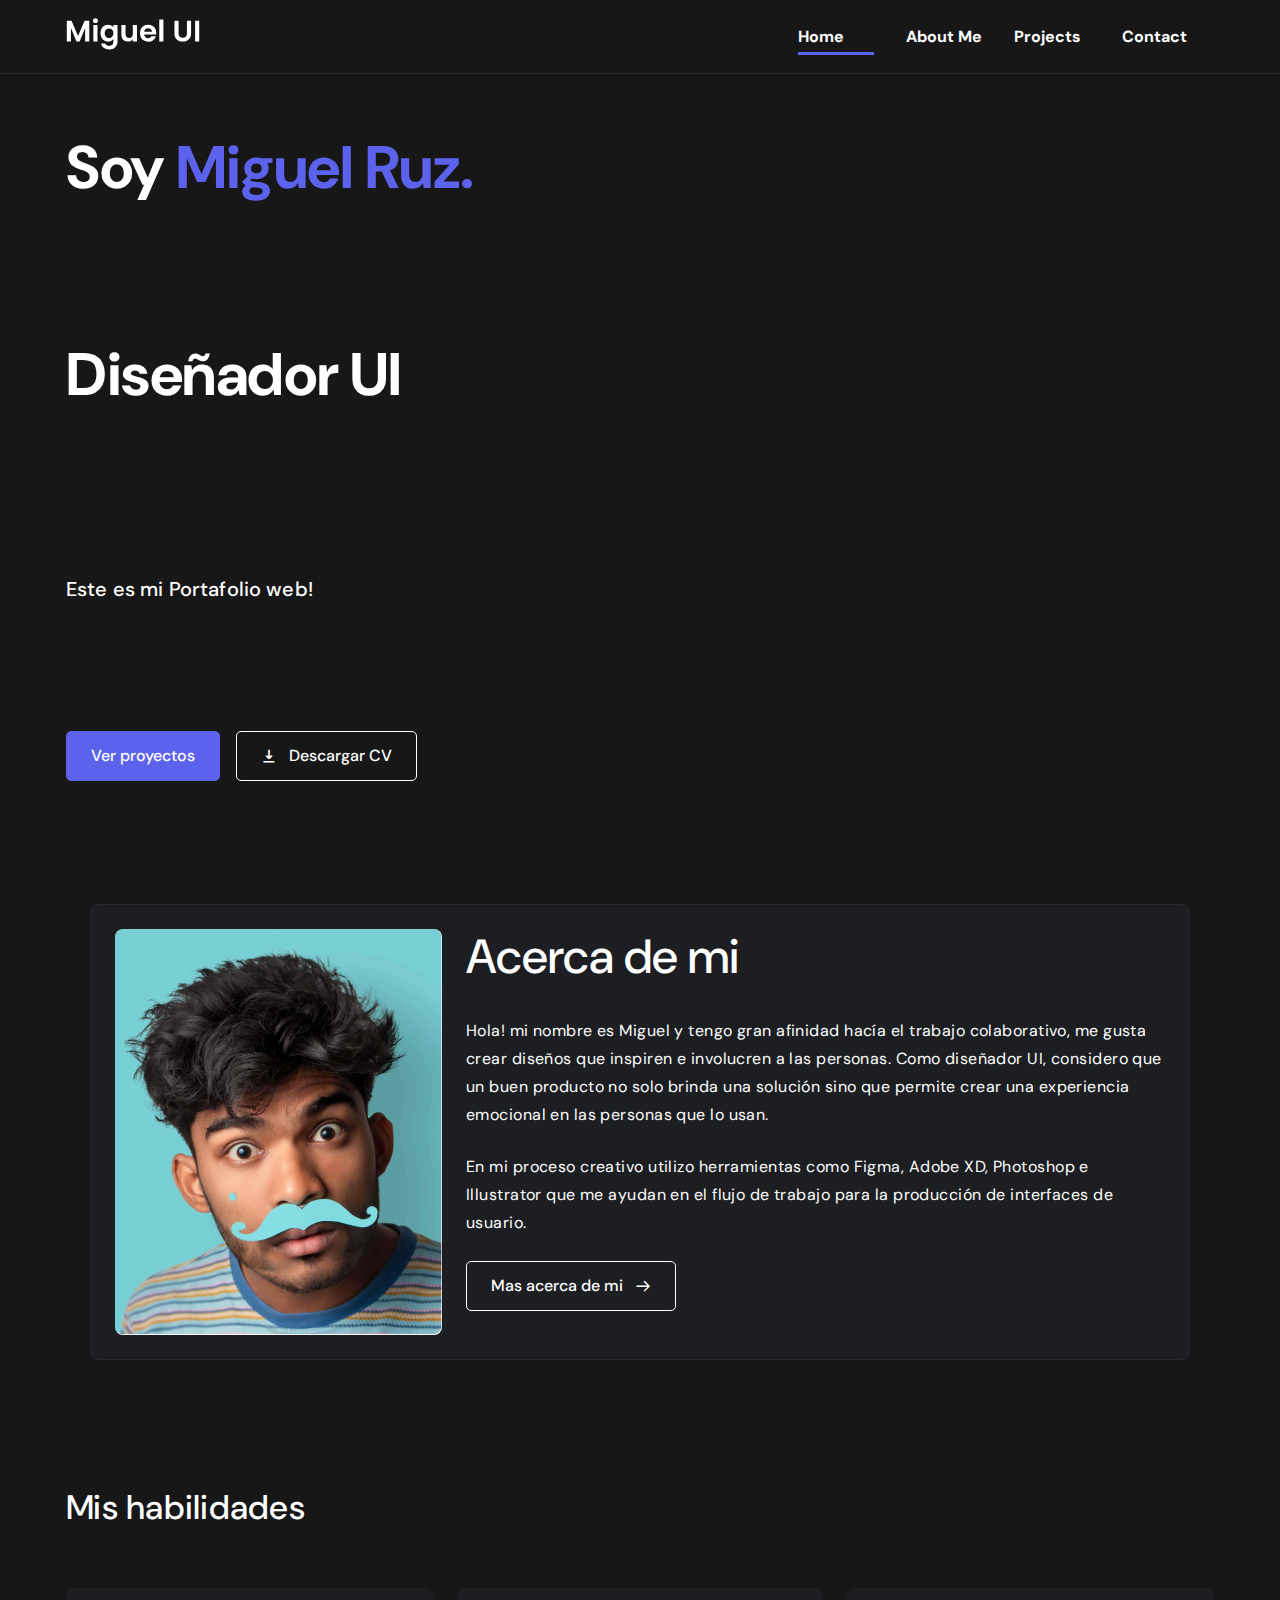
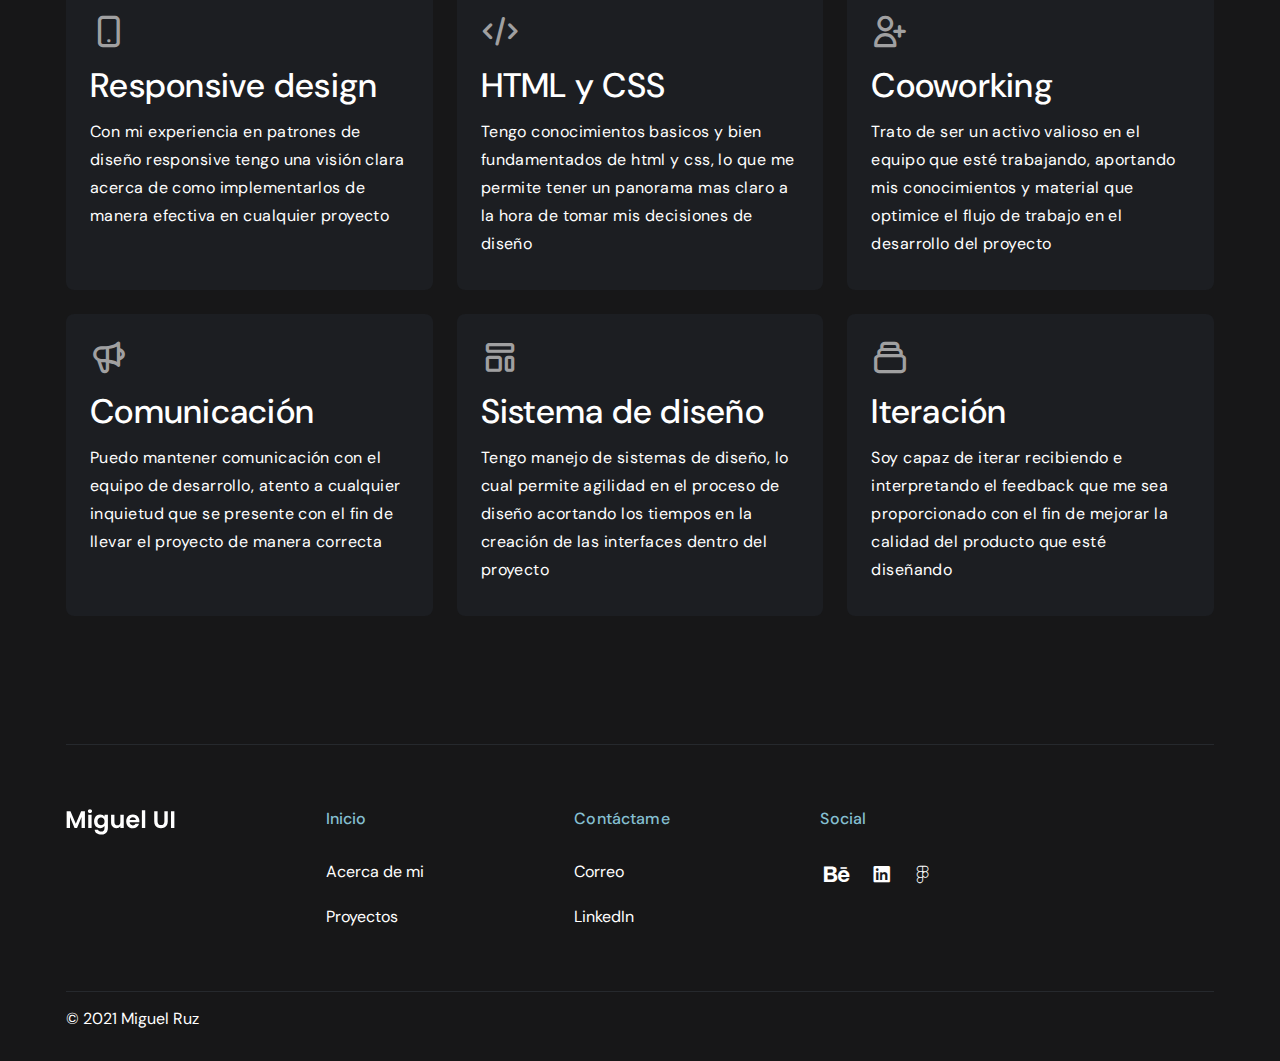
==== test.html @ 0496bf6c "promejutoshnaj verstka" ====
<!DOCTYPE html>
<html lang="en">
    <head>
        <meta charset="UTF-8">
        <meta http-equiv="X-UA-Compatible" content="IE=edge">
        <meta name="viewport" content="width=device-width, initial-scale=1.0">
        <title>Document</title>
    
        <!-- Favicons -->
        <link rel="apple-touch-icon" sizes="180x180" href="./favicon/apple-touch-icon.png">
        <link rel="icon" type="image/png" sizes="32x32" href="./favicon/favicon-32x32.png">
        <link rel="icon" type="image/png" sizes="16x16" href="./favicon/favicon-16x16.png">
        <link rel="manifest" href="./favicon/site.webmanifest">
    
        <link rel="stylesheet" href="./icomoon/style.css">
        <link rel="preconnect" href="https://fonts.googleapis.com">
        <link rel="preconnect" href="https://fonts.gstatic.com" crossorigin>
        <link href="https://fonts.googleapis.com/css2?family=DM+Sans:wght@400;500;700&display=swap" rel="stylesheet">
        <link rel="stylesheet" href="./css/typo.css">
        <link rel="stylesheet" href="./stele.css">
    </head>
    
<body>

    <header class="header">
        <div class="container header-content">
            <a href="#" class="logo">
                <img src="./images/logo.svg" alt="Miguel UI">
            </a>
            <div class="menu ">
                <a href="#" class="active">Home</a>
                <a href="#">About Me</a>
                <a href="#">Projects</a>
                <a href="#">Contact</a>
                <div></div>
            </div>
            
            <button class="menu-burger">
                <i class="icon-burger"></i>
                <i class="icon-close"></i>
            </button>
        </div>
        <div class="separator"></div>
    </header>
    <section class="hero container">
        <h1>
            Soy <a href="#">Miguel Ruz.</a>
        </h1>
        <h2 class="h1">
            Diseñador UI
        </h2>
        <h5>Este es mi Portafolio web!</h5>
        <div class="hero-buttons">
            <a href="#" class="btn btn-primario">
                Ver proyectos
            </a>
            <a href="#" class="btn">
                <i class="icon-download"></i>
                Descargar CV
            </a>
        </div>
    </section>

    <section class="about container">
        <div class="about-content">
            <img src="./images/imagen-personal.jpg" alt="Miguel">
            <div>
                <h2>Acerca de mi</h2>
                <p class="body-1">
                    Hola! mi nombre es Miguel y tengo gran afinidad hacía el trabajo colaborativo, me gusta crear diseños que inspiren e involucren a las personas. Como diseñador UI, considero que un buen producto no solo brinda una solución sino que permite crear una experiencia emocional en las personas que lo usan.
                </p>
                <p class="body-1">
                    En mi proceso creativo utilizo herramientas como Figma, Adobe XD, Photoshop e Illustrator que me ayudan en el flujo de trabajo para la producción de interfaces de usuario.
                </p>
                <a href="#" class="btn">
                    Mas acerca de mi
                    <i class="icon-arrow-right"></i>
                </a>
            </div>
        </div>
    </section>

    <section class="skills container">
        <div class="skills-content">
            <h3>
                Mis habilidades
            </h3>
            <div class="skills-grid">
                <div class="skills-item">
                    <i class="icon-device-mobile"></i>
                    <h3>Responsive design</h3>
                    <p class="body-1">
                        Con mi experiencia en patrones de diseño responsive tengo una visión clara acerca de como implementarlos de manera efectiva en cualquier proyecto
                    </p>
                </div>
                <div class="skills-item">
                    <i class="icon-code"></i>
                    <h3>HTML y CSS</h3>
                    <p class="body-1">
                        Tengo conocimientos basicos y bien fundamentados de html y css, lo que me permite tener un panorama mas claro a la hora de tomar mis decisiones de diseño
                    </p>
                </div>
                <div class="skills-item">
                    <i class="icon-user-add"></i>
                    <h3>Cooworking</h3>
                    <p class="body-1">
                        Trato de ser un activo valioso en el equipo que esté trabajando, aportando mis conocimientos y material que optimice el flujo de trabajo en el desarrollo del proyecto 
                    </p>
                </div>
                <div class="skills-item">
                    <i class="icon-speakerphone"></i>
                    <h3>Comunicación</h3>
                    <p class="body-1">
                        Puedo mantener comunicación  con el equipo de desarrollo, atento a cualquier inquietud que se presente con el fin de llevar el proyecto de manera correcta 
                    </p>
                </div>
                <div class="skills-item">
                    <i class="icon-template"></i>
                    <h3>Sistema de diseño</h3>
                    <p class="body-1">
                        Tengo manejo de sistemas de diseño, lo cual permite agilidad en el proceso de diseño acortando los tiempos en la creación de las interfaces dentro del proyecto
                    </p>
                </div>
                <div class="skills-item">
                    <i class="icon-collection"></i>
                    <h3>Iteración</h3>
                    <p class="body-1">
                        Soy capaz de iterar recibiendo e interpretando el feedback que me sea proporcionado con el fin de mejorar la calidad del producto que esté diseñando
                    </p>
                </div>
            </div>
        </div>
    </section>

    <footer class="footer">
        <div class="container">
            <div class="separator"></div>
            <div class="footer-menu">
                <a href="#" class="logo">
                    <img src="./images/logo.svg" alt="Miguel UI">
                </a>
                <div class="footer-menu__block">
                    <h4 class="subtitle-1">
                        Inicio
                    </h4>
                    <a href="#">
                        Acerca de mi
                    </a>
                    <a href="#">
                        Proyectos
                    </a>
                </div>
                <div class="footer-menu__block">
                    <h4 class="subtitle-1">
                        Contáctame
                    </h4>
                    <a href="#">
                        Correo
                    </a>
                    <a href="#">
                        LinkedIn
                    </a>
                </div>
                <div class="footer-menu__block">
                    <h4 class="subtitle-1">
                        Social
                    </h4>
                    <div class="social">
                        <a href="#">
                            <i class="icon-behance"></i>
                        </a>
                        <a href="#">
                            <i class="icon-linkedin"></i>
                        </a>
                        <a href="#">
                            <i class="icon-figma"></i>
                        </a>
                    </div>
                </div>
                <div class="footer-menu__block empty"></div>
            </div>            
        </div>
        <div class="container">
            <div class="separator"></div>
            <div class="footer-copyright">
                &copy; 2021 Miguel Ruz
            </div>
        </div>
    </footer>



    <script>
        const burger = document.querySelector('.menu-burger')
        const menu = document.querySelector('.menu')
        burger.addEventListener('click', () => {
            burger.classList.toggle('open')
            menu.classList.toggle('open')
        })
    </script>






</body>
</html>
---- icomoon/style.css ----
@font-face {
  font-family: 'icomoon';
  src:  url('fonts/icomoon.eot?iyfmuq');
  src:  url('fonts/icomoon.eot?iyfmuq#iefix') format('embedded-opentype'),
    url('fonts/icomoon.ttf?iyfmuq') format('truetype'),
    url('fonts/icomoon.woff?iyfmuq') format('woff'),
    url('fonts/icomoon.svg?iyfmuq#icomoon') format('svg');
  font-weight: normal;
  font-style: normal;
  font-display: block;
}

[class^="icon-"], [class*=" icon-"] {
  /* use !important to prevent issues with browser extensions that change fonts */
  font-family: 'icomoon' !important;
  speak: never;
  font-style: normal;
  font-weight: normal;
  font-variant: normal;
  text-transform: none;
  line-height: 1;

  /* Better Font Rendering =========== */
  -webkit-font-smoothing: antialiased;
  -moz-osx-font-smoothing: grayscale;
}

.icon-arrow-right:before {
  content: "\e900";
}
.icon-behance:before {
  content: "\e901";
}
.icon-burger:before {
  content: "\e902";
}
.icon-close:before {
  content: "\e903";
}
.icon-code:before {
  content: "\e904";
}
.icon-collection:before {
  content: "\e905";
}
.icon-device-mobile:before {
  content: "\e906";
}
.icon-download:before {
  content: "\e907";
}
.icon-figma:before {
  content: "\e908";
}
.icon-linkedin:before {
  content: "\e909";
}
.icon-speakerphone:before {
  content: "\e90a";
}
.icon-template:before {
  content: "\e90b";
}
.icon-user-add:before {
  content: "\e90c";
}
---- css/typo.css ----
/* TYPOGRAPHY */

h1, .h1 {
    font-size: 3.75rem;
    line-height: 4.5rem;
    letter-spacing: -.5px;
    margin-bottom: 1.25rem;
    font-weight: 700;
}

h2, .h2 {
    font-size: 3rem;
    line-height: 3.5rem;
    margin-bottom: 1rem;
}

h3, .h3 {
    font-size: 2.125rem;
    line-height: 2.5rem;
    letter-spacing: .25px;
    margin-bottom: .75rem;
}

h4, .h4 {
    font-size: 1.5rem;
    line-height: 2rem;
    margin-bottom: .5rem;
}

h5, .h5 {
    font-size: 1.25rem;
    line-height: 1.5rem;
    margin-bottom: .5rem;
    letter-spacing: .15px;
}

.subtitle-1 {
    letter-spacing: .15px;
    font-size: 1rem;
    line-height: 1.25rem;
    margin-bottom: .5rem;
}

.subtitle-2 {
    letter-spacing: .1px;
    font-size: .825rem;
    line-height: 1.5rem;
    margin-bottom: .5rem;
}

h2, h3, h5, .subtitle-1, .subtitle-2, .btn {
    font-weight: 500;
}

.body-1 {
    font-size: 1rem;
    line-height: 1.75rem;
    margin-bottom: .5rem;
    letter-spacing: .44px;
}

.body-2 {
    font-size: .825rem;
    line-height: 1.25rem;
    margin-bottom: .5rem;
    letter-spacing: .25px;
}

.btn {
    font-size: 1rem;
    line-height: 1rem;
    margin-bottom: .5rem;
    font-family: inherit;
}

.caption {
    font-size: .75rem;
    line-height: 1rem;
    margin-bottom: .5rem;
    letter-spacing: .4px;
}

.overline {
    font-size: .625rem;
    line-height: 1rem;
    margin-bottom: .5rem;
    letter-spacing: 1.5px;
}

.badge {
    font-size: .5rem;
    margin-bottom: .5rem;
}

@media screen and (max-width:768px) {
    h1, .h1 {
        font-size: 2.125rem;
        line-height: 2.5rem;
        letter-spacing: .25px;
        margin-bottom: .75rem;
    }
    h2, .h2 {
        font-size: 1.5rem;
        line-height: 2rem;
        margin-bottom: .5rem;
    }
    h3, .h3 {
        font-size: 1.25rem;
        line-height: 1.5rem;
        margin-bottom: .5rem;
        letter-spacing: .15px;
    }
    h5, .h5 {
        letter-spacing: .15px;
        font-size: 1rem;
        line-height: 1.25rem;
        margin-bottom: .5rem;
    }
}
---- stele.css ----
:root {
    font-family: 'DM Sans', sans-serif;
    font-size: 16px;
    font-weight: 400;
    --primario: #5C62EC;
    --hover: #3C40AE;
    --bianco: #FFFFFF;
    --accento: #85BFD1;
    --bordes: #26292D;
    --relenos: #1C1E22;
    --fondo: #171718;
    --gris: #A0A0A1;
}
* {
    box-sizing: border-box;
    margin: 0;
}
body {
    background: var(--fondo);
    color: var(--bianco);
}
.separator {
    width: 100%;
    height: 1px;
    background: var(--bordes);
}

.container {
    width: 100%;
    max-width: 1180px;
    padding: 0 1rem;
    margin: 0 auto;
}
/* @media screen and (min-width: 1600px) {
    .container {
        max-width: 1400px;
    }
} */

a {
    color: var(--primario);
    transition: color .2s ease;
    text-decoration: none;
}
a:hover {
    color: var(--hover);
}

.btn {
    display: inline-flex;
    padding: 1rem 1.5rem;
    background-color: transparent;
    border-radius: 5px;
    border: 1px solid var(--bianco);
    color: var(--bianco);
    text-decoration: none;
    justify-content: center;
    align-items: center;
    column-gap: .75rem;
    cursor: pointer;
    transition: all .25s ease;
}
.btn:focus {
    outline: none;
}
.btn:hover {
    background: var(--bianco);
    color: var(--fondo)
}

.btn-primario {
    border: 1px solid var(--primario);
    background: var(--primario);
}
.btn-primario:hover {
    background: var(--hover);
    color: var(--bianco);
}

/* HEADER */
.header {
    position: sticky;
    top: 0;
    background: var(--fondo);
}
.header .header-content {
    padding: 1.125rem 1rem;
    display: grid;
    grid-template-columns: repeat(6, 1fr);
    /* justify-self: end;
    align-self: center; */
    
    /* align-items: center; */
    /* justify-content: space-between; */
}

.header .header-content .logo {
    display: grid;
    grid-column:1;
}

.header .header-content .logo img {
    height: 2rem;
}

.header .header-content .menu {
    display: grid;
    grid-template-columns: repeat(4, 1fr);
    grid-column:7;
    place-self: center;
    /* justify-self: center;
     
    /* justify-content: space-evenly; */
     
    /* row-gap: 1.5rem; */
    position: fixed;
    /* z-index: 90; */
    /* width: 100%; */
    /* height: calc(100vh - 4.25rem - 2px); */
    /* left: 0; */
    /* top: calc(4.25rem + 2px); */
    background: var(--fondo);
    transition: .5s ease;
    opacity: 0;
    transform: translateX(100%);
    /* padding-top: 1.5rem; */
}
.header .header-content .menu.open {
    opacity: 1;
    transform: translateX(0);
}

.header .header-content .menu a {
    font-weight: 700;
    color: var(--bianco);
    display: block;
    padding: .5rem 1rem;
    text-decoration: none;
    position: relative;
}
.header .header-content .menu a::after {
    content: '';
    display: block;
    position: absolute;
    width: calc(100% - 2rem);
    height: 3px;
    left: 1rem;
    margin-top: 5px;
    background-color: var(--primario);
    transition: .2s ease;
    opacity: 0;
    transform: scaleX(0);
}
.header .header-content .menu a:hover::after,
.header .header-content .menu a.active::after
{
    opacity: 1;
    transform: scaleX(1);
}

.header .header-content .menu-burger {
    display: grid;
    grid-column:7;
    background: none;
    border: 0;
    outline: 0;
    color: var(--bianco);
    font-size: 1.75rem;
    cursor: pointer;
}
.header .header-content .menu-burger .icon-burger {
    display: block;

}
.header .header-content .menu-burger .icon-close {
    display: none;
}
.header .header-content .menu-burger.open .icon-close {
    display: block;
}
.header .header-content .menu-burger.open .icon-burger {
    display: none;
}

@media screen and (min-width: 768px) {
    .header .header-content .menu-burger {
        display: none;
    }
    .header .header-content .menu {
        position: static;
        height: auto;
        width: auto;
        transform: none;
        opacity: 1;
        flex-direction: column;
        padding-top: 0;
    }
}


/* HERO SECTION */
.hero {
    display: grid;
    grid-template-rows:repeat(4, 1fr);
    grid-template-columns:2rem;
    /* flex-direction: column; */
    justify-content: center;
    align-items: center;
    height: calc(100vh - 4.25rem - 2px);
}
.hero.container {
    display: grid;
    grid-template-rows:repeat(4, 1fr);
    grid-template-columns:1fr;
    justify-content: center;
    align-items: center;
}
.hero-buttons {
    margin-top: 2rem;
    margin-bottom: 7rem;
    display: flex;
    flex-direction: column;
    row-gap: 1rem;
}
@media screen and (min-width: 768px) {
    .hero-buttons {
        flex-direction: row;
        column-gap: 1rem;
    }
}

/* ABOUT SECTION */
.about {
    margin-bottom: 8rem;
}
.about-content {
    background: var(--relenos);
    border: 1px solid var(--bordes);
    border-radius: .5rem;
    padding: 1.5rem;
    margin: 0;
    display: flex;
    flex-direction: column;
    row-gap: 1.5rem;
}
.about-content img {
    border-radius: .5rem;
    object-fit: cover;
}
.about-content > div {
    display: flex;
    flex-direction: column;
    row-gap: 1rem;
    align-items: flex-start;
}

@media screen and (min-width: 768px) {
    .about-content {
        margin: 0 2rem;
        flex-direction: row;
        column-gap: 1.5rem;
    }
}
@media screen and (min-width: 1024px) {
    .about-content {
        margin: 0 4rem;
    }
}
@media screen and (min-width: 1368px) {
    .about-content {
        margin: 0 6rem;
        column-gap: 2rem;
    }
}


/* SKILLS SECTION */
.skills {
    margin-bottom: 8rem;
}
.skills-content {
    margin: 0;
}
.skills-content > h3 {
    margin-bottom: 3.75rem;
}
.skills-grid {
    display: flex;
    flex-direction: column;
    row-gap: 1.5rem;
}
.skills-item {
    background: var(--relenos);
    padding: 1.5rem;
    border-radius: .5rem;
}
.skills-item i[class^='icon-'] {
    display: block;
    color: var(--gris);
    font-size: 2.375rem;
    margin-bottom: 1rem;
}

@media screen and (min-width: 768px) {
    .skills-grid {
        flex-direction: row;
        flex-wrap: wrap;
        column-gap: 1.5rem;
    }
    .skills-item {
        flex-basis: 45%;
        flex-grow: 1;
    }
}

@media screen and (min-width: 1024px) {
    .about-content {
        margin: 0 1.5rem;
    }
    .skills-item {
        flex-basis: 30%;
        flex-grow: 1;
    }
}


/* FOOTER */

.footer-menu {
    padding: 4rem 0;
    display: flex;
    flex-direction: column;
    row-gap: 2rem;
    justify-content: space-between;
    align-items: center;
    text-align: center;
}
.footer-copyright {
    padding: 1rem 0 2rem;
}

.footer-menu__block {
    display: flex;
    flex-direction: column;
    row-gap: 1.5rem;
}

.footer-menu__block h4 {
    color: var(--accento);
}
.footer-menu__block a {
    color: var(--bianco);
}
.footer-menu__block a:hover {
    color: var(--accento);
}

.footer-menu__block .social {
    font-size: 1.5rem;
    display: flex;
    column-gap: 1rem;
}

.footer-menu__block.empty {
    width: 10vw;
    display: none;
}

@media screen and (min-width: 576px) {
    .footer-menu {
        flex-direction: row;
        align-items: flex-start;
        text-align: left;
    }
}
@media screen and (min-width: 768px) {
    .footer-menu__block.empty {
        display: block;
    }
}
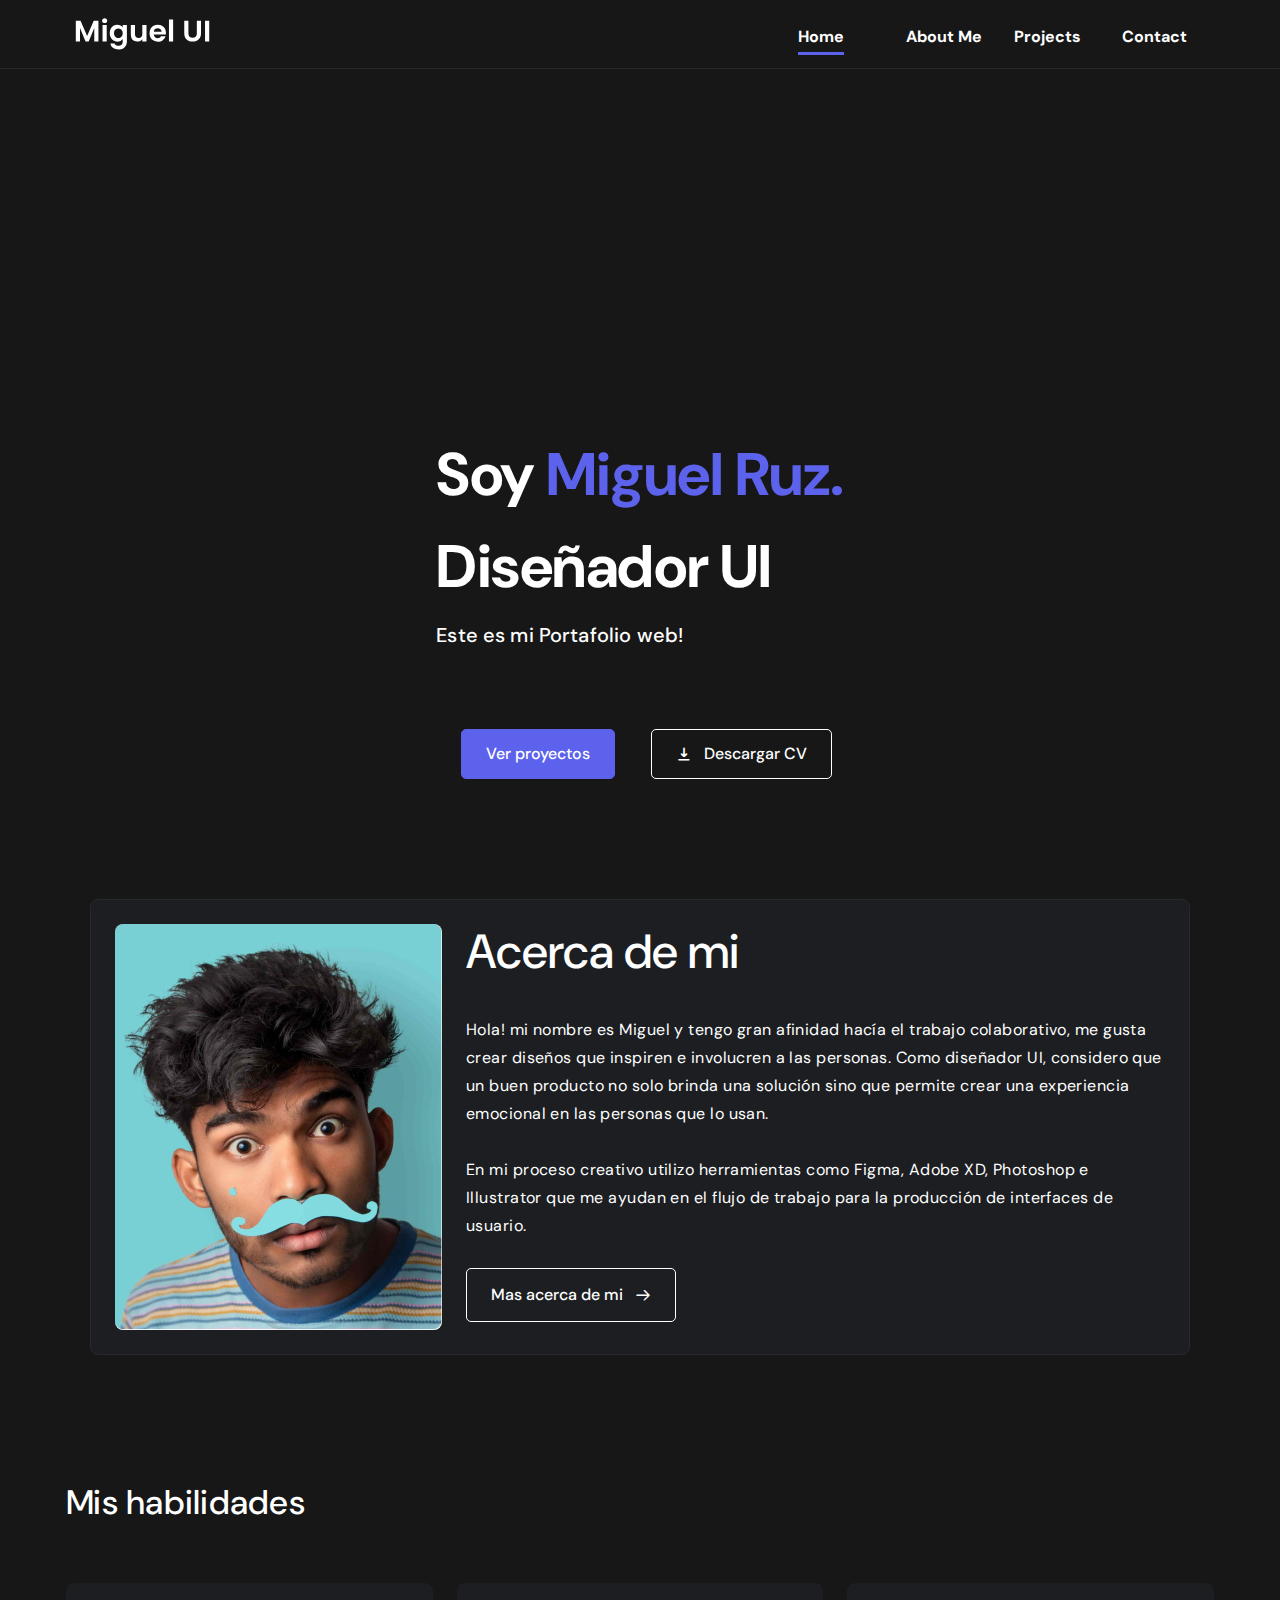
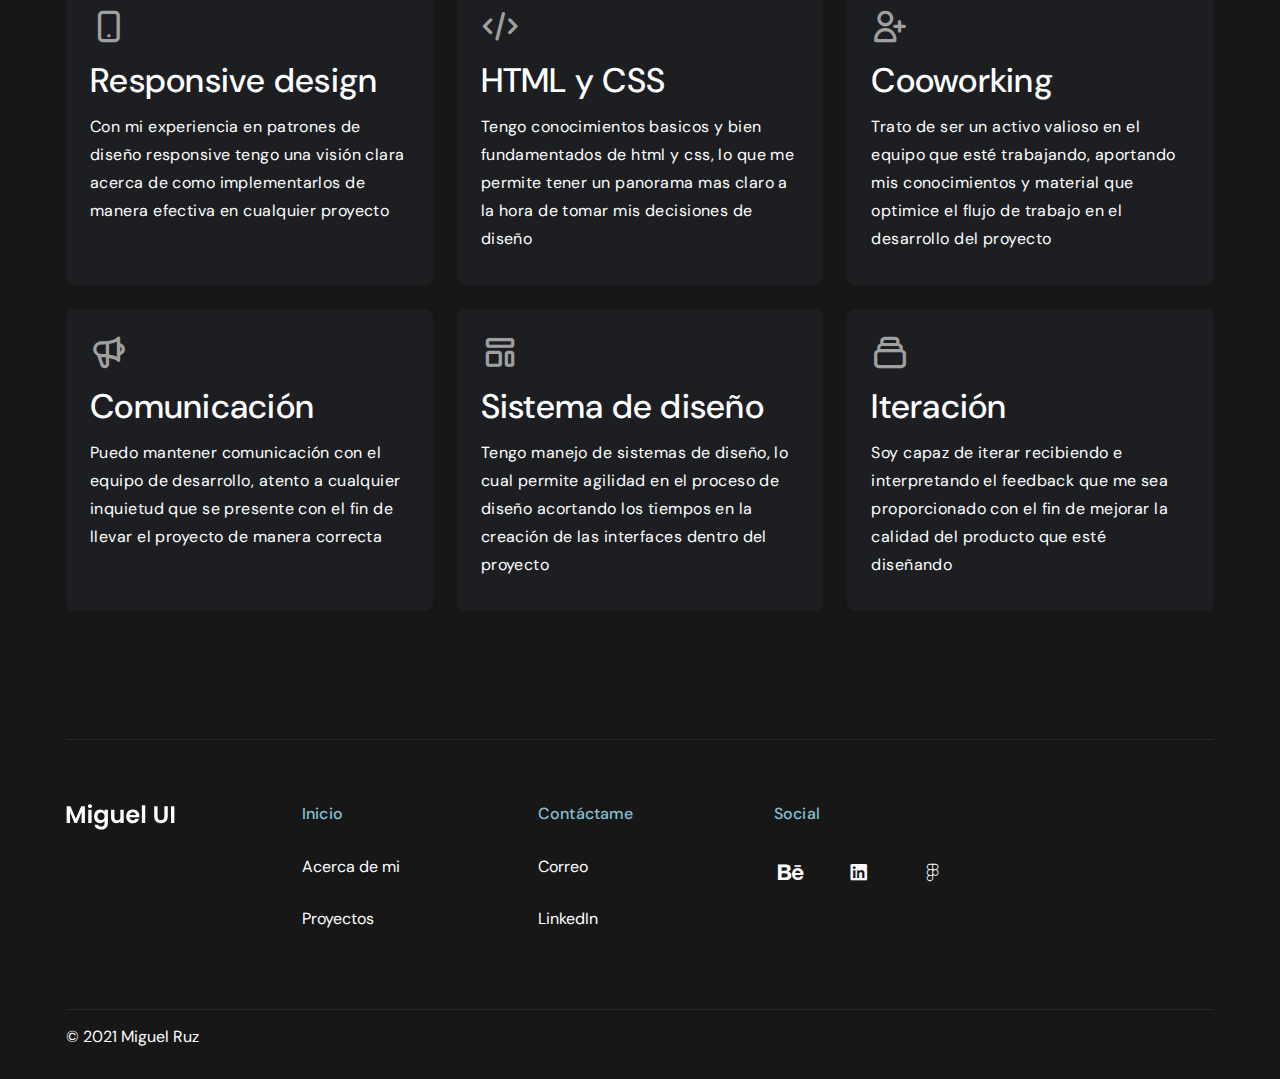
==== commit 0892ba80: "grid test" ====
--- a/test.html
+++ b/test.html
@@ -17,7 +17,7 @@
         <link rel="preconnect" href="https://fonts.gstatic.com" crossorigin>
         <link href="https://fonts.googleapis.com/css2?family=DM+Sans:wght@400;500;700&display=swap" rel="stylesheet">
         <link rel="stylesheet" href="./css/typo.css">
-        <link rel="stylesheet" href="./stele.css">
+        <link rel="stylesheet" href="./css/style.css">
     </head>
     
 <body>
--- a/css/style.css
+++ b/css/style.css
@@ -0,0 +1,408 @@
+:root {
+    font-family: 'DM Sans', sans-serif;
+    font-size: 16px;
+    font-weight: 400;
+    --primario: #5C62EC;
+    --hover: #3C40AE;
+    --bianco: #FFFFFF;
+    --accento: #85BFD1;
+    --bordes: #26292D;
+    --relenos: #1C1E22;
+    --fondo: #171718;
+    --gris: #A0A0A1;
+}
+* {
+    box-sizing: border-box;
+    margin: 0;
+}
+body {
+    background: var(--fondo);
+    color: var(--bianco);
+}
+.separator {
+    width: 100%;
+    height: 1px;
+    background: var(--bordes);
+}
+
+.container {
+    width: 100%;
+    max-width: 1180px;
+    padding: 0 1rem;
+    margin: 0 auto;
+}
+@media screen and (min-width: 1600px) {
+    .container {
+        max-width: 1400px;
+    }
+}
+
+a {
+    color: var(--primario);
+    transition: color .2s ease;
+    text-decoration: none;
+}
+a:hover {
+    color: var(--hover);
+}
+
+.btn {
+    display: inline-flex;
+    padding: 1rem 1.5rem;
+    background-color: transparent;
+    border-radius: 5px;
+    border: 1px solid var(--bianco);
+    color: var(--bianco);
+    text-decoration: none;
+    justify-content: center;
+    align-items: center;
+    column-gap: .75rem;
+    cursor: pointer;
+    transition: all .25s ease;
+}
+.btn:focus {
+    outline: none;
+}
+.btn:hover {
+    background: var(--bianco);
+    color: var(--fondo)
+}
+
+.btn-primario {
+    border: 1px solid var(--primario);
+    background: var(--primario);
+}
+.btn-primario:hover {
+    background: var(--hover);
+    color: var(--bianco);
+}
+
+/* HEADER */
+.header {
+    position: sticky;
+    top: 0;
+    background: var(--fondo);
+}
+.header .header-content {
+    display: grid;
+    grid-template-columns: 1fr 7fr;
+    justify-items: end;
+    padding: 1.125rem 1rem;
+
+    /* 
+    display: flex;
+    align-items: center;
+    justify-content: space-between; */
+}
+
+.header .header-content .logo {
+    display: grid;
+}
+
+.header .header-content .logo img {
+    height: 2rem;
+}
+
+.header .header-content .menu {
+    display: grid;
+    grid-template-rows:repeat(4, 30px);
+    /* flex-direction: column; */
+    row-gap: 1.5rem;
+    justify-items: start;
+    align-items: start;     
+    position: fixed;
+    z-index: 90;
+    width: 100%;
+    height: calc(100vh - 4.25rem - 2px);
+    left: 0;
+    top: calc(4.25rem + 2px);
+    background: var(--fondo);
+    transition: .5s ease;
+    opacity: 0;
+    transform: translateX(100%);
+    padding-top: 1.5rem;
+}
+
+.header .header-content .menu.open {
+    opacity: 1;
+    transform: translateX(0);
+}
+
+.header .header-content .menu a {
+    font-weight: 700;
+    color: var(--bianco);
+    display: block;
+    padding: .5rem 1rem;
+    text-decoration: none;
+    position: relative;
+}
+.header .header-content .menu a::after {
+    content: '';
+    display: block;
+    position: absolute;
+    width: calc(100% - 2rem);
+    height: 3px;
+    left: 1rem;
+    margin-top: 5px;
+    background-color: var(--primario);
+    transition: .2s ease;
+    opacity: 0;
+    transform: scaleX(0);
+}
+.header .header-content .menu a:hover::after,
+.header .header-content .menu a.active::after
+{
+    opacity: 1;
+    transform: scaleX(1);
+}
+
+.header .header-content .menu-burger {
+    background: none;
+    border: 0;
+    outline: 0;
+    color: var(--bianco);
+    font-size: 1.75rem;
+    cursor: pointer;
+}
+.header .header-content .menu-burger .icon-burger {
+    display: block;
+}
+.header .header-content .menu-burger .icon-close {
+    display: none;
+}
+.header .header-content .menu-burger.open .icon-close {
+    display: block;
+}
+.header .header-content .menu-burger.open .icon-burger {
+    display: none;
+}
+
+@media screen and (min-width: 768px) {
+    .header .header-content .menu-burger {
+        display: none;
+    }
+    .header .header-content .menu {
+        display: grid;
+        grid-template-columns: repeat(4, 1fr);
+        justify-content:center;
+        justify-self:end;
+        position: static;
+        height: 2rem;
+        width: auto;
+        transform: none;
+        opacity: 1;
+        /* flex-direction: row; */
+        padding-top: 0;
+    }
+}
+
+
+/* HERO SECTION */
+/* .hero {
+    display: flex;
+    flex-direction: column;
+    justify-content: center;
+    align-items: center;
+    height: calc(100vh - 4.25rem - 2px);
+} */
+
+.hero {
+    display: grid;
+    grid-template-rows: 5fr 1fr 1fr 1fr 1fr;
+    /* grid-row-start: 2; 
+    grid-row-end: 5;        */
+    justify-content:center;
+    align-self:center;
+    height: calc(100vh - 4.25rem - 2px);
+}
+
+.hero > h1 {
+    grid-row-start: 2;
+   
+}
+.hero > h2 {
+    grid-row-start: 3;
+    
+}
+.hero > h5 {
+    grid-row-start: 4;
+}
+.hero-buttons {
+    grid-row-start: 5;
+}
+.hero-buttons {
+    margin-top: 2rem;
+    margin-bottom: 13rem;
+    display: grid;
+    /* flex-direction: column;
+    row-gap: 1rem; */
+}
+@media screen and (min-width: 768px) {
+    .hero-buttons {
+        display: grid;
+        grid-template-columns: 1fr 1fr;
+        margin-bottom: 7rem;     
+        /* column-gap: 1rem; */
+        justify-items: center;
+    }
+}
+
+/* ABOUT SECTION */
+.about {
+    margin-bottom: 8rem;
+}
+.about-content {
+    background: var(--relenos);
+    border: 1px solid var(--bordes);
+    border-radius: .5rem;
+    padding: 1.5rem;
+    margin: 0;
+    display: grid;
+    grid-template-rows: 1fr 1fr;
+    gap: 1.5rem;
+}
+.about-content img {
+    border-radius: .5rem;
+    object-fit: cover;
+}
+.about-content > div {
+    display: grid;
+    gap: 1rem;
+    justify-items: start;
+}
+
+@media screen and (min-width: 768px) {
+    .about-content {
+        grid-template-columns:1fr 4fr;
+        grid-template-rows:1fr;
+        margin: 0 2rem;
+        /* flex-direction: row;
+        column-gap: 1.5rem; */
+    }
+}
+@media screen and (min-width: 1024px) {
+    .about-content {
+        margin: 0 4rem;
+    }
+}
+@media screen and (min-width: 1368px) {
+    .about-content {
+        margin: 0 6rem;
+        column-gap: 2rem;
+    }
+}
+
+
+/* SKILLS SECTION */
+.skills {
+    margin-bottom: 8rem;
+}
+.skills-content {
+    margin: 0;
+}
+.skills-content > h3 {
+    margin-bottom: 3.75rem;
+}
+.skills-grid {
+    display: grid;
+    grid-template-rows: repeat(6, 1fr);
+    gap: 1.5rem;
+}
+.skills-item {
+    background: var(--relenos);
+    padding: 1.5rem;
+    border-radius: .5rem;
+}
+.skills-item i[class^='icon-'] {
+    display: block;
+    color: var(--gris);
+    font-size: 2.375rem;
+    margin-bottom: 1rem;
+}
+
+@media screen and (min-width: 768px) {
+    .skills-grid {
+        grid-template-columns: repeat(2, 1fr);
+        grid-template-rows: repeat(2, 1fr);
+        gap: 1.5rem;
+    }
+    .skills-item {
+        flex-basis: 45%;
+        flex-grow: 1;
+    }
+}
+
+@media screen and (min-width: 1024px) {
+
+    .skills-grid {
+        grid-template-columns: repeat(3, 1fr);
+        gap: 1.5rem;
+    }
+    .about-content {
+        margin: 0 1.5rem;
+    }
+    .skills-item {
+        flex-basis: 30%;
+        flex-grow: 1;
+    }
+}
+
+
+/* FOOTER */
+
+.footer-menu {
+    padding: 4rem 0;
+    display: grid;
+    /* grid-template-rows: repeat(4, 1fr); */
+    gap: 2rem;
+    justify-content: center;
+    align-items: center;
+    text-align: center;
+    margin: 0;
+}
+.footer-copyright {
+    padding: 1rem 0 2rem;
+}
+
+.footer-menu__block {
+    display: grid;
+    grid-template-rows: repeat(3, 1fr);
+    gap: 1.5rem;
+}
+
+.footer-menu__block h4 {
+    color: var(--accento);
+}
+.footer-menu__block a {
+    color: var(--bianco);
+}
+.footer-menu__block a:hover {
+    color: var(--accento);
+}
+
+.footer-menu__block .social {
+    font-size: 1.5rem;
+    display: grid;
+    grid-template-columns: repeat(3, 1fr);
+    gap: 1rem;
+}
+
+.footer-menu__block.empty {
+    width: 10vw;
+    display: none;
+}
+
+@media screen and (min-width: 576px) {
+    .footer-menu {
+        grid-template-columns: repeat(4, 1fr);
+        grid-template-rows: 1fr;
+        align-items: start;
+        text-align: left;
+    }
+}
+@media screen and (min-width: 768px) {
+    .footer-menu { 
+        grid-template-columns: repeat(5, 1fr);
+    }
+    
+}